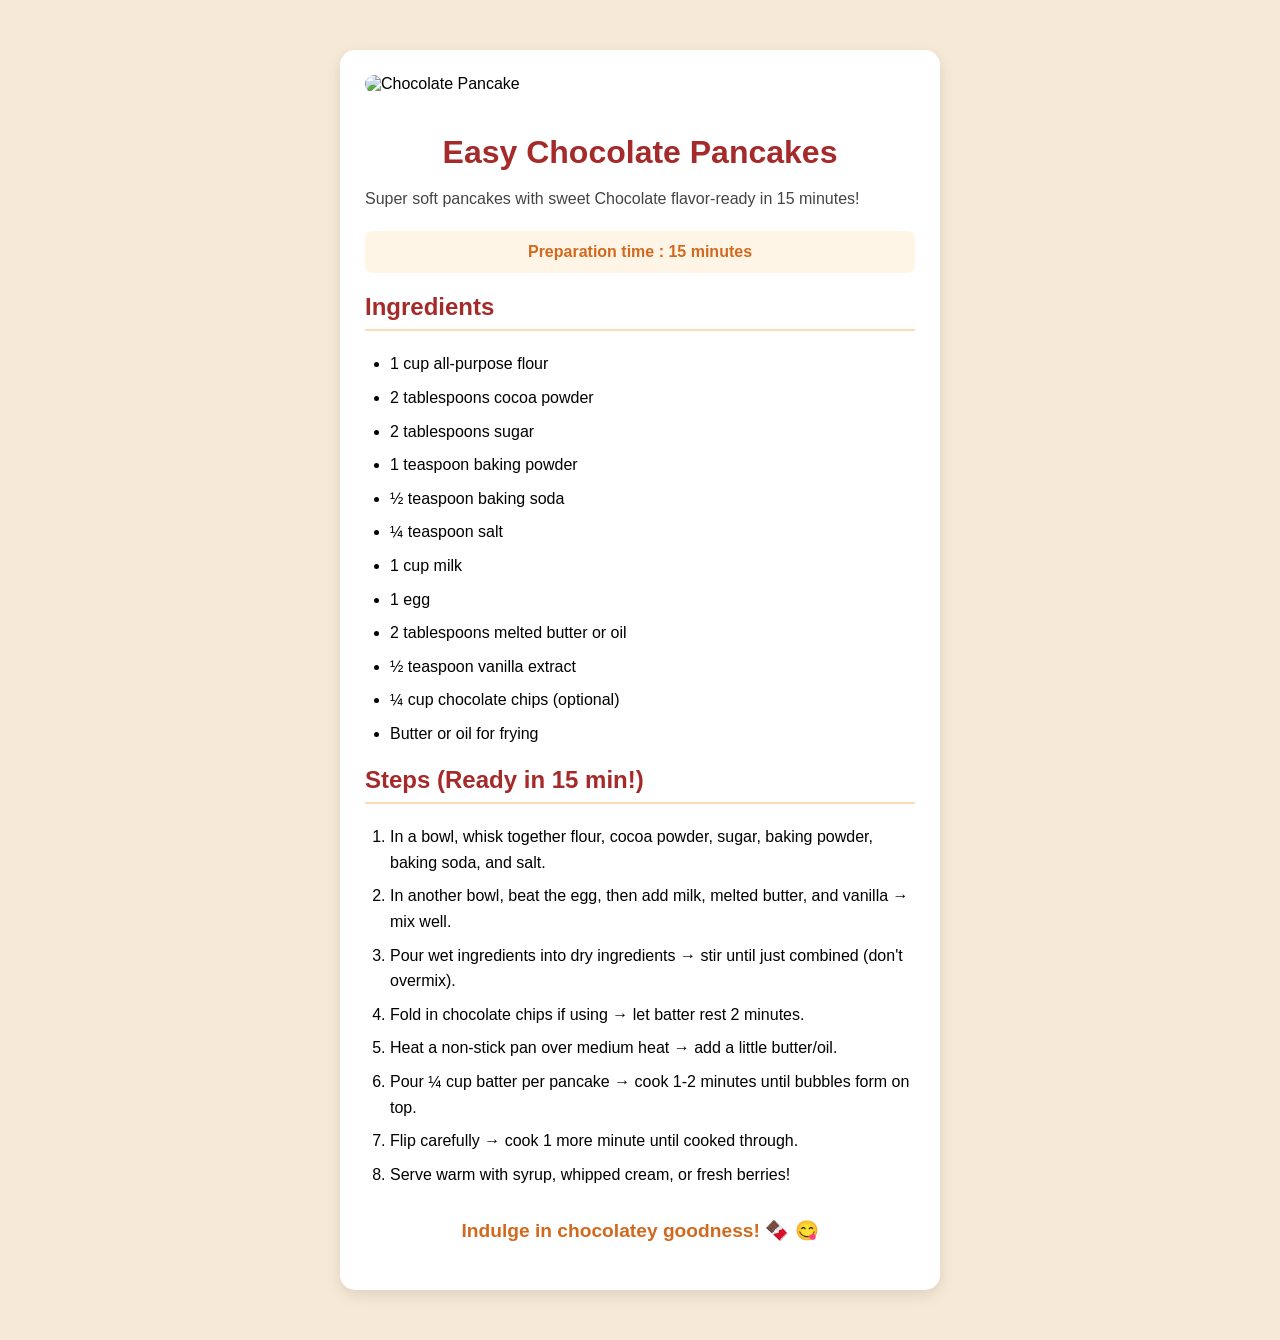
==== index.html @ a0533e47 "Add chocolate pancakes recipe website" ====
<!DOCTYPE html>
<html lang="en">
    <head>
        <meta charset="UTF-8">
        <title>My First Recipe - Chocolate Pancakes</title>
        <link rel="stylesheet" href="style.css">
        <link rel="icon" href="favicon.ico" type="image/x-icon">
    </head>
    <body>
        <div class="recipe-card">
            <img src="https://thebigmansworld.com/wp-content/uploads/2016/04/chocolate-pancake-recipe.jpg" alt="Chocolate Pancake">
            <h1>Easy Chocolate Pancakes</h1>
            <p>Super soft pancakes with sweet Chocolate flavor-ready in 15 minutes!</p>
            <div class="prep-time">
                Preparation time : 15 minutes
            </div>
            <h2>Ingredients</h2>
            <ul>
                <li>1 cup all-purpose flour</li>
                <li>2 tablespoons cocoa powder</li>
                <li>2 tablespoons sugar</li>
                <li>1 teaspoon baking powder</li>
                <li>½ teaspoon baking soda</li>
                <li>¼ teaspoon salt</li>
                <li>1 cup milk</li>
                <li>1 egg</li>
                <li>2 tablespoons melted butter or oil</li>
                <li>½ teaspoon vanilla extract</li>
                <li>¼ cup chocolate chips (optional)</li>
                <li>Butter or oil for frying</li>
            </ul>
            <h2>Steps (Ready in 15 min!)</h2>
            <ol>
                <li>In a bowl, whisk together flour, cocoa powder, sugar, baking powder, baking soda, and salt.</li>
                <li>In another bowl, beat the egg, then add milk, melted butter, and vanilla → mix well.</li>
                <li>Pour wet ingredients into dry ingredients → stir until just combined (don't overmix).</li>
                <li>Fold in chocolate chips if using → let batter rest 2 minutes.</li>
                <li>Heat a non-stick pan over medium heat → add a little butter/oil.</li>
                <li>Pour ¼ cup batter per pancake → cook 1-2 minutes until bubbles form on top.</li>
                <li>Flip carefully → cook 1 more minute until cooked through.</li>
                <li>Serve warm with syrup, whipped cream, or fresh berries!</li>
            </ol>

            <p class="enjoy">Indulge in chocolatey goodness! &#127851 &#128523</p>
        </div>
    </body>
</html>
---- style.css ----
body {
    background-color: #F7E9D7;     
    font-family: Arial, sans-serif;
    margin: 0;
    padding: 20px;
}

.recipe-card {
    background-color: white;
    width: 90%;
    max-width: 550px;             
    margin: 30px auto;            
    padding: 25px;
    border-radius: 15px;          
    box-shadow: 0 5px 15px rgba(0,0,0,0.1);  
}

img {
    width: 100%;
    border-radius: 12px;
    margin-bottom: 20px;
}

h1 {
    color: brown;                
    text-align: center;
    margin-bottom: 10px;
}

h2 {
    color: brown;             
    border-bottom: 2px solid #ffdab9;
    padding-bottom: 8px;
}

p {
    line-height: 1.5;
    color: #444;
}

.prep-time {
    background-color: #fff5e6;
    padding: 12px;
    border-radius: 8px;
    margin: 20px 0;
    font-weight: bold;
    text-align: center;
    color: #d2691e;
}

ul, ol {
    padding-left: 25px;
    line-height: 1.6;
}

li {
    margin-bottom: 8px;
}

.enjoy {
    text-align: center;
    font-size: 1.2em;
    color: #D2691E;             
    font-weight: bold;
    margin-top: 30px;
}
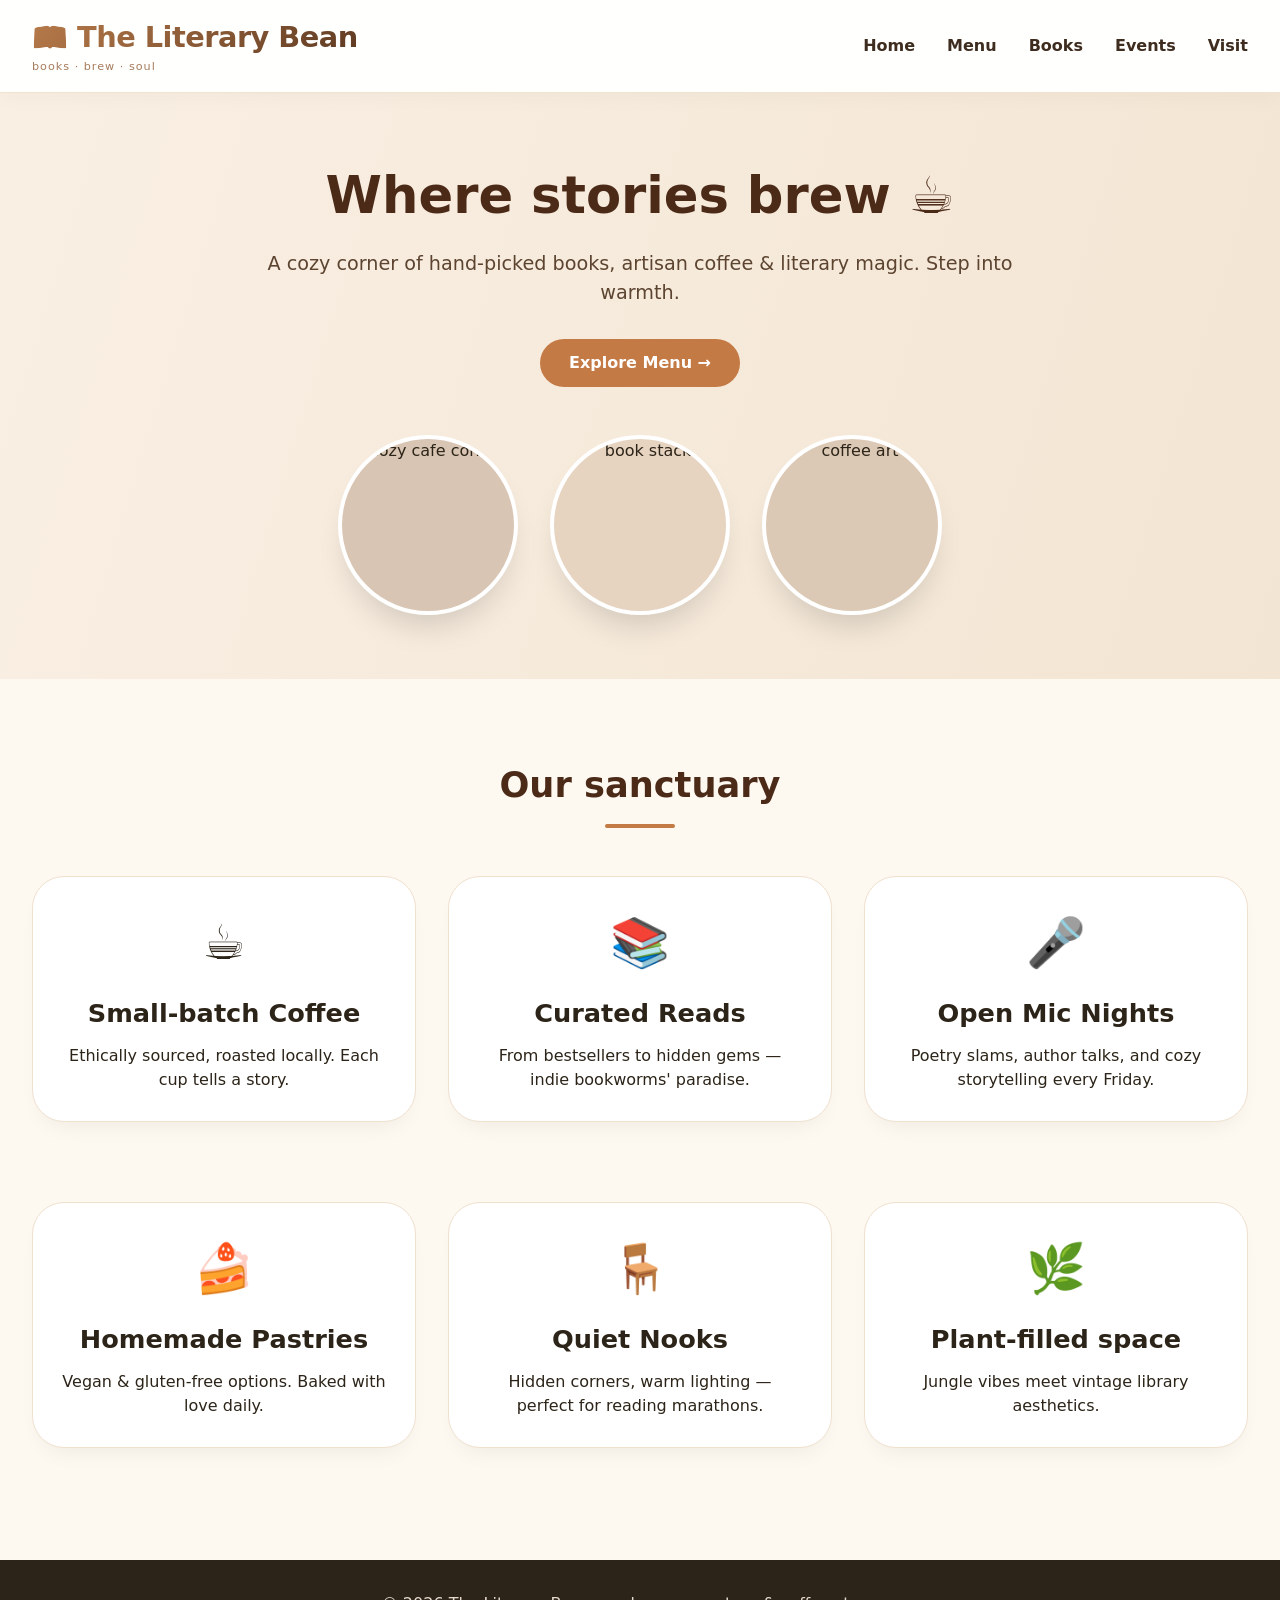
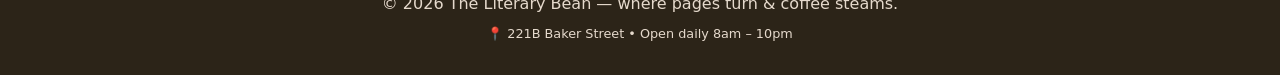
==== commit b7966899: "Add files via upload" ====
--- a/index.html
+++ b/index.html
@@ -1,47 +1,305 @@
 <!DOCTYPE html>
 <html lang="en">
-    <head>
-        <meta charset="UTF-8">
-        <title>My First Recipe - Chocolate Pancakes</title>
-        <link rel="stylesheet" href="style.css">
-        <link rel="icon" href="favicon.ico" type="image/x-icon">
-    </head>
-    <body>
-        <div class="recipe-card">
-            <img src="https://thebigmansworld.com/wp-content/uploads/2016/04/chocolate-pancake-recipe.jpg" alt="Chocolate Pancake">
-            <h1>Easy Chocolate Pancakes</h1>
-            <p>Super soft pancakes with sweet Chocolate flavor-ready in 15 minutes!</p>
-            <div class="prep-time">
-                Preparation time : 15 minutes
-            </div>
-            <h2>Ingredients</h2>
-            <ul>
-                <li>1 cup all-purpose flour</li>
-                <li>2 tablespoons cocoa powder</li>
-                <li>2 tablespoons sugar</li>
-                <li>1 teaspoon baking powder</li>
-                <li>½ teaspoon baking soda</li>
-                <li>¼ teaspoon salt</li>
-                <li>1 cup milk</li>
-                <li>1 egg</li>
-                <li>2 tablespoons melted butter or oil</li>
-                <li>½ teaspoon vanilla extract</li>
-                <li>¼ cup chocolate chips (optional)</li>
-                <li>Butter or oil for frying</li>
-            </ul>
-            <h2>Steps (Ready in 15 min!)</h2>
-            <ol>
-                <li>In a bowl, whisk together flour, cocoa powder, sugar, baking powder, baking soda, and salt.</li>
-                <li>In another bowl, beat the egg, then add milk, melted butter, and vanilla → mix well.</li>
-                <li>Pour wet ingredients into dry ingredients → stir until just combined (don't overmix).</li>
-                <li>Fold in chocolate chips if using → let batter rest 2 minutes.</li>
-                <li>Heat a non-stick pan over medium heat → add a little butter/oil.</li>
-                <li>Pour ¼ cup batter per pancake → cook 1-2 minutes until bubbles form on top.</li>
-                <li>Flip carefully → cook 1 more minute until cooked through.</li>
-                <li>Serve warm with syrup, whipped cream, or fresh berries!</li>
-            </ol>
-
-            <p class="enjoy">Indulge in chocolatey goodness! &#127851 &#128523</p>
+<head>
+    <meta charset="UTF-8">
+    <meta name="viewport" content="width=device-width, initial-scale=1.0, viewport-fit=cover">
+    <title>The Literary Bean | Bookstore & Café</title>
+    <style>
+        * {
+            margin: 0;
+            padding: 0;
+            box-sizing: border-box;
+        }
+
+        body {
+            font-family: 'Segoe UI', 'Inter', system-ui, -apple-system, 'Poppins', sans-serif;
+            background: #FDF8F0;
+            color: #2C2418;
+            line-height: 1.5;
+            scroll-behavior: smooth;
+        }
+
+        /* Navigation */
+        .navbar {
+            background: #FFFFFFE6;
+            backdrop-filter: blur(12px);
+            padding: 1rem 2rem;
+            position: sticky;
+            top: 0;
+            z-index: 100;
+            box-shadow: 0 4px 20px rgba(0,0,0,0.03);
+            border-bottom: 1px solid #F0E3D0;
+        }
+
+        .nav-container {
+            max-width: 1280px;
+            margin: 0 auto;
+            display: flex;
+            justify-content: space-between;
+            align-items: center;
+            flex-wrap: wrap;
+            gap: 1rem;
+        }
+
+        .logo h1 {
+            font-size: 1.8rem;
+            font-weight: 700;
+            background: linear-gradient(135deg, #B87B4A, #5E3A22);
+            background-clip: text;
+            -webkit-background-clip: text;
+            color: transparent;
+            letter-spacing: -0.5px;
+        }
+
+        .logo p {
+            font-size: 0.7rem;
+            color: #A67B5B;
+            letter-spacing: 1px;
+        }
+
+        .nav-links {
+            display: flex;
+            gap: 2rem;
+            list-style: none;
+        }
+
+        .nav-links a {
+            text-decoration: none;
+            font-weight: 600;
+            color: #3E2C1F;
+            transition: 0.2s;
+            font-size: 1rem;
+        }
+
+        .nav-links a:hover {
+            color: #C47A44;
+            border-bottom: 2px solid #C47A44;
+            padding-bottom: 4px;
+        }
+
+        /* Buttons & Globals */
+        .btn {
+            display: inline-block;
+            background: #C47A44;
+            color: white;
+            padding: 0.75rem 1.8rem;
+            border-radius: 40px;
+            text-decoration: none;
+            font-weight: 600;
+            transition: 0.2s;
+            border: none;
+            cursor: pointer;
+        }
+
+        .btn:hover {
+            background: #9E5E34;
+            transform: translateY(-2px);
+            box-shadow: 0 8px 18px rgba(196,122,68,0.3);
+        }
+
+        .btn-outline {
+            background: transparent;
+            border: 2px solid #C47A44;
+            color: #C47A44;
+        }
+
+        .btn-outline:hover {
+            background: #C47A44;
+            color: white;
+        }
+
+        /* Hero Section */
+        .hero {
+            background: linear-gradient(107deg, #F9EFE3 0%, #F3E5D3 100%);
+            padding: 4rem 2rem;
+            text-align: center;
+        }
+
+        .hero-content {
+            max-width: 800px;
+            margin: 0 auto;
+        }
+
+        .hero h2 {
+            font-size: 3.2rem;
+            font-weight: 800;
+            color: #4C2A18;
+            margin-bottom: 1rem;
+        }
+
+        .hero p {
+            font-size: 1.2rem;
+            color: #5C4430;
+            margin-bottom: 2rem;
+        }
+
+        .hero-images {
+            display: flex;
+            justify-content: center;
+            gap: 2rem;
+            margin-top: 3rem;
+            flex-wrap: wrap;
+        }
+
+        .hero-img {
+            width: 180px;
+            height: 180px;
+            object-fit: cover;
+            border-radius: 50%;
+            box-shadow: 0 20px 30px -10px rgba(0,0,0,0.15);
+            border: 4px solid white;
+        }
+
+        /* Features Grid */
+        .features {
+            padding: 5rem 2rem;
+            max-width: 1280px;
+            margin: 0 auto;
+        }
+
+        .section-title {
+            text-align: center;
+            font-size: 2.2rem;
+            margin-bottom: 3rem;
+            font-weight: 700;
+            color: #4C2A18;
+            position: relative;
+        }
+
+        .section-title:after {
+            content: '';
+            display: block;
+            width: 70px;
+            height: 4px;
+            background: #C47A44;
+            margin: 12px auto 0;
+            border-radius: 4px;
+        }
+
+        .grid-3 {
+            display: grid;
+            grid-template-columns: repeat(auto-fit, minmax(280px, 1fr));
+            gap: 2rem;
+        }
+
+        .card {
+            background: white;
+            border-radius: 32px;
+            padding: 1.8rem;
+            text-align: center;
+            transition: 0.25s ease;
+            box-shadow: 0 12px 24px -12px rgba(0,0,0,0.08);
+            border: 1px solid #F0E1CF;
+        }
+
+        .card:hover {
+            transform: translateY(-8px);
+            box-shadow: 0 25px 35px -14px rgba(0,0,0,0.15);
+        }
+
+        .card-icon {
+            font-size: 3rem;
+            margin-bottom: 1rem;
+        }
+
+        .card h3 {
+            font-size: 1.6rem;
+            margin-bottom: 0.75rem;
+        }
+
+        /* Footer */
+        footer {
+            background: #2C2418;
+            color: #E5D9CC;
+            text-align: center;
+            padding: 2rem;
+            margin-top: 2rem;
+        }
+
+        @media (max-width: 768px) {
+            .nav-container { flex-direction: column; }
+            .hero h2 { font-size: 2rem; }
+        }
+    </style>
+</head>
+<body>
+
+<nav class="navbar">
+    <div class="nav-container">
+        <div class="logo">
+            <h1>&#128214; The Literary Bean</h1>
+            <p>books · brew · soul</p>
         </div>
-    </body>
+        <ul class="nav-links">
+            <li><a href="index.html">Home</a></li>
+            <li><a href="menu.html">Menu</a></li>
+            <li><a href="booklist.html">Books</a></li>
+            <li><a href="events.html">Events</a></li>
+            <li><a href="contact.html">Visit</a></li>
+        </ul>
+    </div>
+</nav>
+
+<main>
+    <section class="hero">
+        <div class="hero-content">
+            <h2>Where stories brew &#9749;</h2>
+            <p>A cozy corner of hand-picked books, artisan coffee & literary magic. Step into warmth.</p>
+            <a href="menu.html" class="btn">Explore Menu →</a>
+            <div class="hero-images">
+                <img src="https://cafeinspo.com/uploads/2024/03/cozy-cafe-design-4.jpg" alt="cozy cafe corner" class="hero-img" style="background:#D9C5B3;">
+                <img src="https://as1.ftcdn.net/v2/jpg/07/36/33/78/1000_F_736337831_f0RWfpUhrbakhd5B7iVAxS8vra5rgeGw.jpg" alt="book stack" class="hero-img" style="background:#E6D3C0;">
+                <img src="https://store-images.s-microsoft.com/image/apps.29972.14474337564596307.6c783b22-9460-4205-938c-2969961ed85c.aa21aff2-b2b2-411b-88bb-158187c6e238?mode=scale&q=90&h=1080&w=1920" alt="coffee art" class="hero-img" style="background:#DCC9B5;">
+            </div>
+        </div>
+    </section>
+
+    <section class="features">
+        <h2 class="section-title">Our sanctuary</h2>
+        <div class="grid-3">
+            <div class="card">
+                <div class="card-icon">&#9749;</div>
+                <h3>Small-batch Coffee</h3>
+                <p>Ethically sourced, roasted locally. Each cup tells a story.</p>
+            </div>
+            <div class="card">
+                <div class="card-icon">&#128218;</div>
+                <h3>Curated Reads</h3>
+                <p>From bestsellers to hidden gems — indie bookworms' paradise.</p>
+            </div>
+            <div class="card">
+                <div class="card-icon">&#127908;</div>
+                <h3>Open Mic Nights</h3>
+                <p>Poetry slams, author talks, and cozy storytelling every Friday.</p>
+            </div>
+        </div>
+    </section>
+
+    <section class="features" style="padding-top:0">
+        <div class="grid-3">
+            <div class="card">
+                <div class="card-icon">&#127856;</div>
+                <h3>Homemade Pastries</h3>
+                <p>Vegan & gluten-free options. Baked with love daily.</p>
+            </div>
+            <div class="card">
+                <div class="card-icon">&#129681;</div>
+                <h3>Quiet Nooks</h3>
+                <p>Hidden corners, warm lighting — perfect for reading marathons.</p>
+            </div>
+            <div class="card">
+                <div class="card-icon">&#127807;</div>
+                <h3>Plant-filled space</h3>
+                <p>Jungle vibes meet vintage library aesthetics.</p>
+            </div>
+        </div>
+    </section>
+</main>
+
+<footer>
+    <p>© 2026 The Literary Bean — where pages turn & coffee steams.</p>
+    <p style="margin-top: 0.5rem; font-size:0.8rem;">&#128205; 221B Baker Street • Open daily 8am – 10pm</p>
+</footer>
+
+</body>
 </html>
